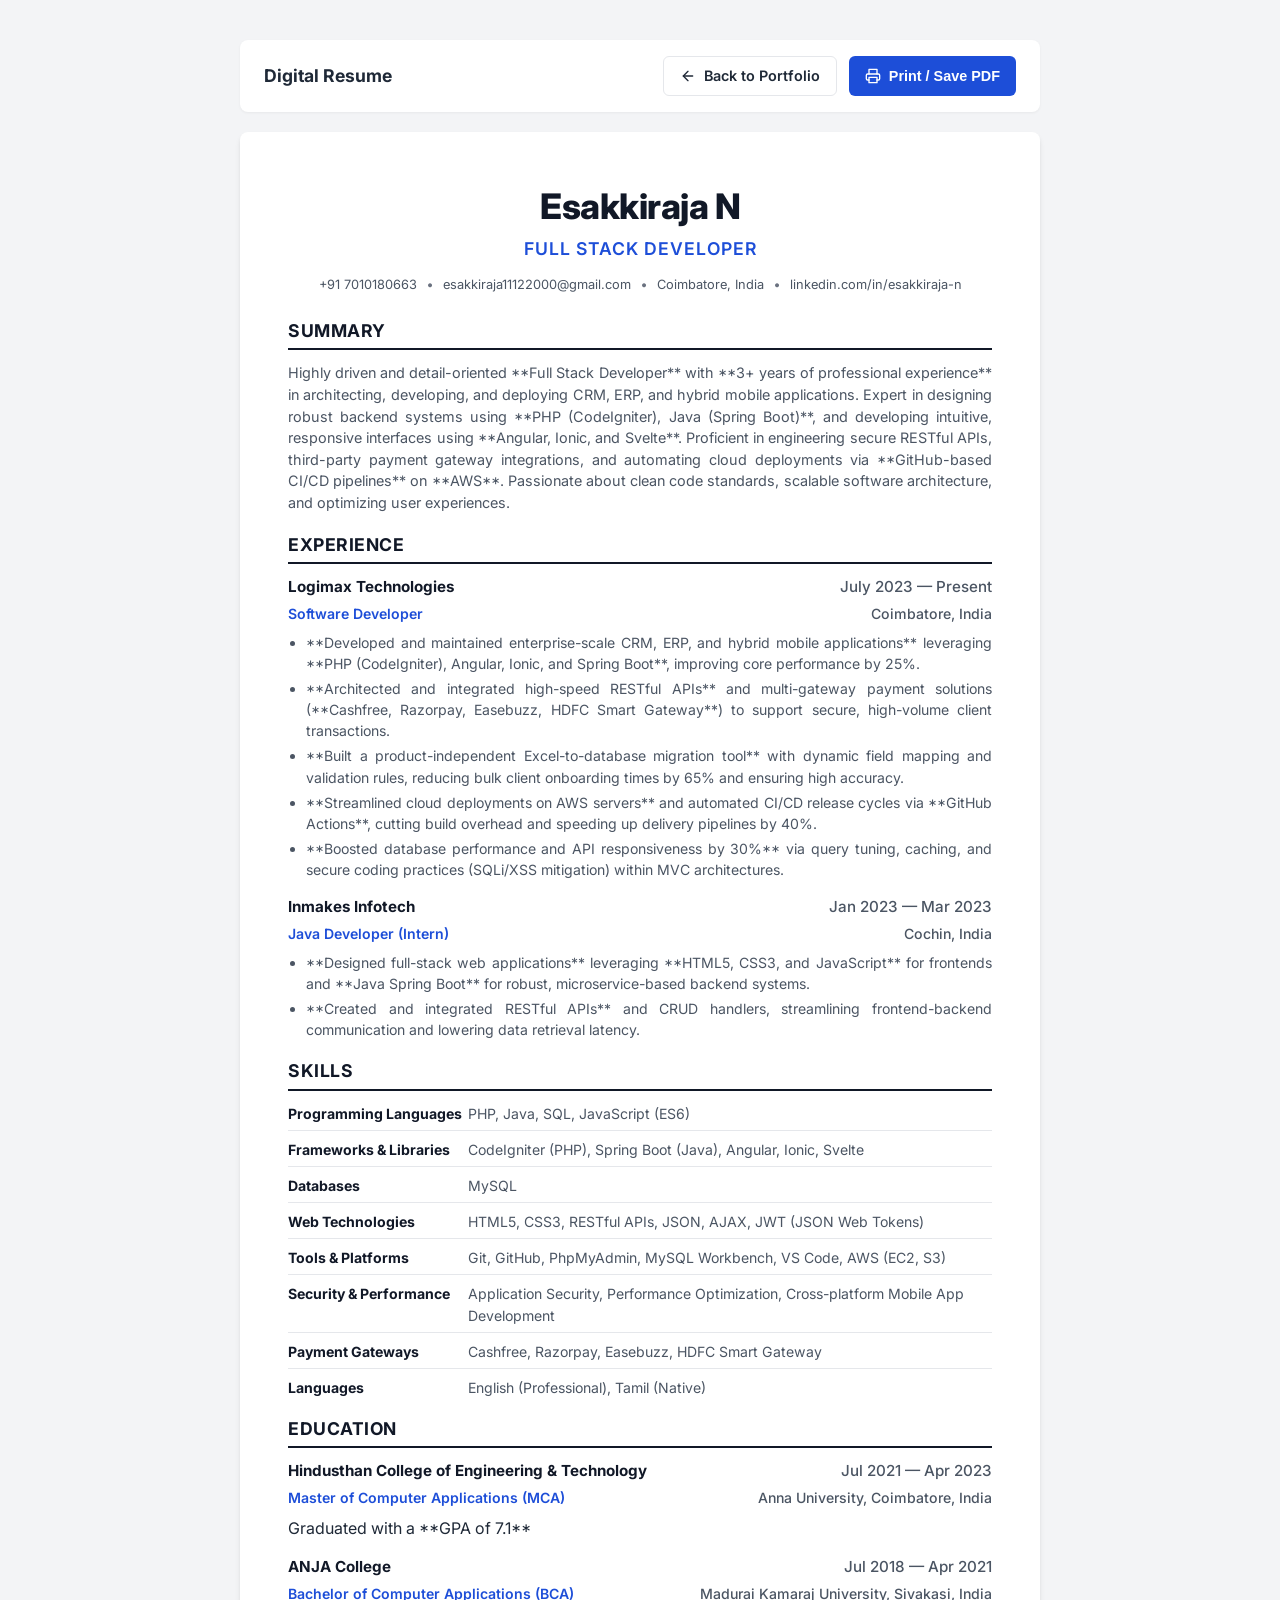
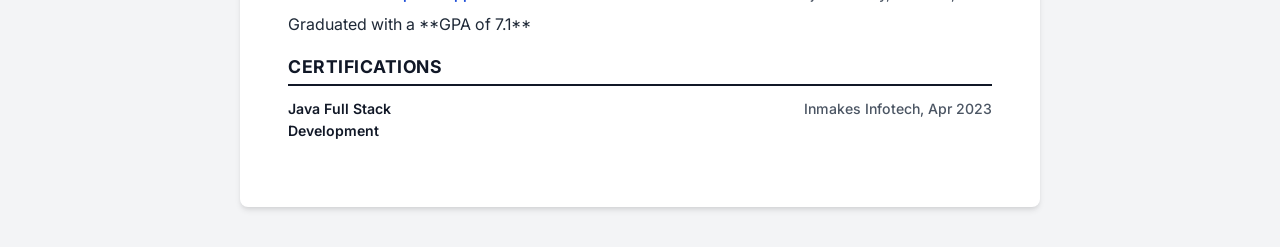
==== resume.html @ 97b84b46 "Initialize premium portfolio and ATS-friendly resume" ====
<!DOCTYPE html>
<html lang="en">
<head>
    <meta charset="UTF-8">
    <meta name="viewport" content="width=device-width, initial-scale=1.0">
    <title>Esakkiraja N - Resume</title>
    <meta name="description" content="Resume of Esakkiraja N, Full Stack Developer. 3+ years of experience specializing in PHP, Spring Boot, Angular, Ionic, and payment gateways.">
    <link rel="stylesheet" href="assets/css/resume.css">
</head>
<body>

    <!-- Floating Top Control Bar (Hidden on print) -->
    <header class="print-header">
        <h1>Digital Resume</h1>
        <div class="print-btn-group">
            <a href="index.html" class="print-btn print-btn-secondary">
                <svg width="16" height="16" viewBox="0 0 24 24" fill="none" stroke="currentColor" stroke-width="2" stroke-linecap="round" stroke-linejoin="round">
                    <line x1="19" y1="12" x2="5" y2="12"></line>
                    <polyline points="12 19 5 12 12 5"></polyline>
                </svg>
                Back to Portfolio
            </a>
            <button onclick="window.print()" class="print-btn">
                <svg width="16" height="16" viewBox="0 0 24 24" fill="none" stroke="currentColor" stroke-width="2" stroke-linecap="round" stroke-linejoin="round">
                    <polyline points="6 9 6 2 18 2 18 9"></polyline>
                    <path d="M6 18H4a2 2 0 0 1-2-2v-5a2 2 0 0 1 2-2h16a2 2 0 0 1 2 2v5a2 2 0 0 1-2 2h-2"></path>
                    <rect x="6" y="14" width="12" height="8"></rect>
                </svg>
                Print / Save PDF
            </button>
        </div>
    </header>

    <!-- Main Resume Container -->
    <main class="resume-wrapper">
        
        <!-- Header Info -->
        <header class="resume-header">
            <h1>Esakkiraja N</h1>
            <div class="title">Full Stack Developer</div>
            <div class="resume-contact">
                <a href="tel:+917010180663">+91 7010180663</a>
                <span class="separator">•</span>
                <a href="mailto:esakkiraja11122000@gmail.com">esakkiraja11122000@gmail.com</a>
                <span class="separator">•</span>
                <span>Coimbatore, India</span>
                <span class="separator">•</span>
                <a href="https://www.linkedin.com/in/esakkiraja-n/" target="_blank">linkedin.com/in/esakkiraja-n</a>
            </div>
        </header>

        <!-- Summary -->
        <section class="resume-section resume-summary">
            <h2 class="section-title">Summary</h2>
            <p>
                Highly driven and detail-oriented **Full Stack Developer** with **3+ years of professional experience** in architecting, developing, and deploying CRM, ERP, and hybrid mobile applications. Expert in designing robust backend systems using **PHP (CodeIgniter), Java (Spring Boot)**, and developing intuitive, responsive interfaces using **Angular, Ionic, and Svelte**. Proficient in engineering secure RESTful APIs, third-party payment gateway integrations, and automating cloud deployments via **GitHub-based CI/CD pipelines** on **AWS**. Passionate about clean code standards, scalable software architecture, and optimizing user experiences.
            </p>
        </section>

        <!-- Experience -->
        <section class="resume-section">
            <h2 class="section-title">Experience</h2>
            
            <!-- Logimax -->
            <article class="resume-item">
                <header class="item-header">
                    <span class="item-title-org">Logimax Technologies</span>
                    <span class="item-meta">July 2023 — Present</span>
                </header>
                <div class="item-subtitle">
                    <span>Software Developer</span>
                    <span class="item-location">Coimbatore, India</span>
                </div>
                <ul class="item-bullets">
                    <li>**Developed and maintained enterprise-scale CRM, ERP, and hybrid mobile applications** leveraging **PHP (CodeIgniter), Angular, Ionic, and Spring Boot**, improving core performance by 25%.</li>
                    <li>**Architected and integrated high-speed RESTful APIs** and multi-gateway payment solutions (**Cashfree, Razorpay, Easebuzz, HDFC Smart Gateway**) to support secure, high-volume client transactions.</li>
                    <li>**Built a product-independent Excel-to-database migration tool** with dynamic field mapping and validation rules, reducing bulk client onboarding times by 65% and ensuring high accuracy.</li>
                    <li>**Streamlined cloud deployments on AWS servers** and automated CI/CD release cycles via **GitHub Actions**, cutting build overhead and speeding up delivery pipelines by 40%.</li>
                    <li>**Boosted database performance and API responsiveness by 30%** via query tuning, caching, and secure coding practices (SQLi/XSS mitigation) within MVC architectures.</li>
                </ul>
            </article>

            <!-- Inmakes -->
            <article class="resume-item">
                <header class="item-header">
                    <span class="item-title-org">Inmakes Infotech</span>
                    <span class="item-meta">Jan 2023 — Mar 2023</span>
                </header>
                <div class="item-subtitle">
                    <span>Java Developer (Intern)</span>
                    <span class="item-location">Cochin, India</span>
                </div>
                <ul class="item-bullets">
                    <li>**Designed full-stack web applications** leveraging **HTML5, CSS3, and JavaScript** for frontends and **Java Spring Boot** for robust, microservice-based backend systems.</li>
                    <li>**Created and integrated RESTful APIs** and CRUD handlers, streamlining frontend-backend communication and lowering data retrieval latency.</li>
                </ul>
            </article>
        </section>

        <!-- Skills -->
        <section class="resume-section">
            <h2 class="section-title">Skills</h2>
            <div class="resume-skills-grid">
                <div class="skills-row">
                    <span class="category">Programming Languages</span>
                    <span class="list">PHP, Java, SQL, JavaScript (ES6)</span>
                </div>
                <div class="skills-row">
                    <span class="category">Frameworks & Libraries</span>
                    <span class="list">CodeIgniter (PHP), Spring Boot (Java), Angular, Ionic, Svelte</span>
                </div>
                <div class="skills-row">
                    <span class="category">Databases</span>
                    <span class="list">MySQL</span>
                </div>
                <div class="skills-row">
                    <span class="category">Web Technologies</span>
                    <span class="list">HTML5, CSS3, RESTful APIs, JSON, AJAX, JWT (JSON Web Tokens)</span>
                </div>
                <div class="skills-row">
                    <span class="category">Tools & Platforms</span>
                    <span class="list">Git, GitHub, PhpMyAdmin, MySQL Workbench, VS Code, AWS (EC2, S3)</span>
                </div>
                <div class="skills-row">
                    <span class="category">Security & Performance</span>
                    <span class="list">Application Security, Performance Optimization, Cross-platform Mobile App Development</span>
                </div>
                <div class="skills-row">
                    <span class="category">Payment Gateways</span>
                    <span class="list">Cashfree, Razorpay, Easebuzz, HDFC Smart Gateway</span>
                </div>
                <div class="skills-row">
                    <span class="category">Languages</span>
                    <span class="list">English (Professional), Tamil (Native)</span>
                </div>
            </div>
        </section>

        <!-- Education -->
        <section class="resume-section">
            <h2 class="section-title">Education</h2>
            
            <article class="resume-item">
                <header class="item-header">
                    <span class="item-title-org">Hindusthan College of Engineering & Technology</span>
                    <span class="item-meta">Jul 2021 — Apr 2023</span>
                </header>
                <div class="item-subtitle">
                    <span>Master of Computer Applications (MCA)</span>
                    <span class="item-location">Anna University, Coimbatore, India</span>
                </div>
                <div class="edu-details">
                    Graduated with a **GPA of 7.1**
                </div>
            </article>

            <article class="resume-item">
                <header class="item-header">
                    <span class="item-title-org">ANJA College</span>
                    <span class="item-meta">Jul 2018 — Apr 2021</span>
                </header>
                <div class="item-subtitle">
                    <span>Bachelor of Computer Applications (BCA)</span>
                    <span class="item-location">Madurai Kamaraj University, Sivakasi, India</span>
                </div>
                <div class="edu-details">
                    Graduated with a **GPA of 7.1**
                </div>
            </article>
        </section>

        <!-- Certifications -->
        <section class="resume-section">
            <h2 class="section-title">Certifications</h2>
            <div class="resume-skills-grid">
                <div class="skills-row" style="border-bottom: none; padding-bottom: 0;">
                    <span class="category" style="font-weight: 600;">Java Full Stack Development</span>
                    <span class="list" style="text-align: right; font-weight: 500;">Inmakes Infotech, Apr 2023</span>
                </div>
            </div>
        </section>

    </main>

</body>
</html>
---- assets/css/resume.css ----
@import url('https://fonts.googleapis.com/css2?family=Inter:wght@300;400;500;600;700;800&display=swap');

:root {
    --font-family: 'Inter', sans-serif;
    --text-color: #1f2937;
    --text-light: #4b5563;
    --text-muted: #6b7280;
    --accent-color: #1d4ed8;
    --border-color: #e5e7eb;
    --bg-light: #f9fafb;
    --page-width: 800px;
}

/* --- Basic Setup --- */
*, *::before, *::after {
    margin: 0;
    padding: 0;
    box-sizing: border-box;
}

body {
    background-color: #f3f4f6;
    color: var(--text-color);
    font-family: var(--font-family);
    line-height: 1.5;
    padding: 40px 0;
}

.resume-wrapper {
    background-color: #ffffff;
    max-width: var(--page-width);
    margin: 0 auto;
    padding: 48px;
    box-shadow: 0 4px 6px -1px rgba(0, 0, 0, 0.1), 0 2px 4px -1px rgba(0, 0, 0, 0.06);
    border-radius: 8px;
}

/* --- Floating Header (Not printed) --- */
.print-header {
    max-width: var(--page-width);
    margin: 0 auto 20px auto;
    display: flex;
    justify-content: space-between;
    align-items: center;
    background-color: #ffffff;
    padding: 16px 24px;
    border-radius: 8px;
    box-shadow: 0 1px 3px rgba(0,0,0,0.05);
}

.print-header h1 {
    font-size: 1.1rem;
    font-weight: 700;
    color: var(--text-color);
}

.print-btn-group {
    display: flex;
    gap: 12px;
}

.print-btn {
    display: inline-flex;
    align-items: center;
    gap: 8px;
    padding: 8px 16px;
    background-color: var(--accent-color);
    color: #ffffff;
    font-size: 0.9rem;
    font-weight: 600;
    border: none;
    border-radius: 6px;
    cursor: pointer;
    text-decoration: none;
    transition: background-color 0.2s;
}

.print-btn:hover {
    background-color: #1e40af;
}

.print-btn-secondary {
    background-color: #ffffff;
    color: var(--text-color);
    border: 1px solid var(--border-color);
}

.print-btn-secondary:hover {
    background-color: var(--bg-light);
}

/* --- Resume Styling --- */

/* Header Info */
.resume-header {
    text-align: center;
    margin-bottom: 24px;
}

.resume-header h1 {
    font-size: 2.2rem;
    font-weight: 800;
    color: #111827;
    letter-spacing: -0.5px;
    margin-bottom: 4px;
}

.resume-header .title {
    font-size: 1.1rem;
    font-weight: 600;
    color: var(--accent-color);
    text-transform: uppercase;
    letter-spacing: 1px;
    margin-bottom: 12px;
}

.resume-contact {
    display: flex;
    justify-content: center;
    align-items: center;
    flex-wrap: wrap;
    gap: 4px 10px;
    font-size: 0.8rem;
    color: var(--text-light);
}

.resume-contact a, .resume-contact span {
    white-space: nowrap;
}

.resume-contact a {
    color: var(--text-light);
    text-decoration: none;
    transition: color 0.2s;
}

.resume-contact a:hover {
    color: var(--accent-color);
}

.separator {
    color: var(--text-muted);
    font-weight: bold;
}

/* Sections */
.resume-section {
    margin-bottom: 18px;
}

.section-title {
    font-size: 1.1rem;
    font-weight: 700;
    color: #111827;
    text-transform: uppercase;
    letter-spacing: 0.5px;
    border-bottom: 2px solid #111827;
    padding-bottom: 4px;
    margin-bottom: 12px;
}

/* Summary */
.resume-summary p {
    font-size: 0.9rem;
    color: var(--text-light);
    text-align: justify;
}

/* Experience & Education Item */
.resume-item {
    margin-bottom: 16px;
}

.resume-item + .resume-item {
    margin-top: 12px;
}

.resume-item:last-child {
    margin-bottom: 0;
}

.item-header {
    display: flex;
    justify-content: space-between;
    align-items: baseline;
    font-size: 0.95rem;
    margin-bottom: 4px;
}

.item-title-org {
    font-weight: 700;
    color: #111827;
}

.item-meta {
    font-weight: 500;
    color: var(--text-light);
}

.item-subtitle {
    display: flex;
    justify-content: space-between;
    font-size: 0.88rem;
    font-weight: 600;
    color: var(--accent-color);
    margin-bottom: 8px;
}

.item-location {
    color: var(--text-light);
    font-weight: 500;
}

.item-bullets {
    list-style-type: disc;
    padding-left: 18px;
}

.item-bullets li {
    font-size: 0.88rem;
    color: var(--text-light);
    margin-bottom: 4px;
    text-align: justify;
}

.item-bullets li strong {
    color: #111827;
}

/* Skills */
.resume-skills-grid {
    display: flex;
    flex-direction: column;
    gap: 8px;
}

.skills-row {
    display: grid;
    grid-template-columns: 180px 1fr;
    font-size: 0.88rem;
    border-bottom: 1px solid var(--border-color);
    padding-bottom: 6px;
}

.skills-row:last-child {
    border-bottom: none;
    padding-bottom: 0;
}

.skills-row .category {
    font-weight: 700;
    color: #111827;
}

.skills-row .list {
    color: var(--text-light);
}

/* --- Media Queries --- */
@media (max-width: 840px) {
    body {
        padding: 16px;
    }
    
    .resume-wrapper {
        padding: 24px;
    }
    
    .print-header {
        padding: 12px 16px;
    }
}

/* --- Print Styles Override --- */
@media print {
    @page {
        size: A4;
        margin: 4mm 8mm 4mm 8mm; /* Extra compact padding */
    }
    
    body {
        background-color: #ffffff;
        color: #000000;
        padding: 0;
        margin: 0;
    }
    
    .resume-wrapper {
        box-shadow: none;
        padding: 0;
        border-radius: 0;
        max-width: 100%;
    }
    
    .print-header {
        display: none !important;
    }
    
    .resume-header {
        margin-bottom: 8px !important;
    }
    
    .resume-header h1 {
        font-size: 1.5rem;
    }
    
    .resume-header .title {
        font-size: 0.85rem;
        margin-bottom: 2px;
    }
    
    .resume-contact {
        font-size: 0.74rem;
        gap: 2px 6px;
        flex-wrap: nowrap !important; /* Force single line on PDF */
    }
    
    .resume-section {
        margin-bottom: 6px !important; /* Spacing between sections reduced */
    }
    
    .section-title {
        font-size: 0.85rem;
        margin-bottom: 4px;
        padding-bottom: 1px;
    }
    
    .resume-summary p {
        font-size: 0.74rem; /* Ultra clear and compact */
        line-height: 1.3;
    }
    
    .resume-item {
        margin-bottom: 2px !important;
    }
    
    .resume-item + .resume-item {
        margin-top: 4px !important; /* Spacing between internal items reduced */
    }
    
    .item-header {
        font-size: 0.78rem;
        margin-bottom: 1px;
    }
    
    .item-subtitle {
        font-size: 0.74rem;
        margin-bottom: 1px;
    }
    
    .item-bullets {
        padding-left: 12px;
    }
    
    .item-bullets li {
        font-size: 0.73rem;
        line-height: 1.3;
        margin-bottom: 1px !important; /* Tight margin */
    }
    
    .resume-skills-grid {
        gap: 2px !important;
    }
    
    .skills-row {
        grid-template-columns: 140px 1fr !important;
        font-size: 0.73rem;
        padding-bottom: 2px;
    }
    
    .edu-details {
        font-size: 0.73rem;
    }
    
    /* Disables print link URLs after anchor tags */
    a[href]:after {
        content: none !important;
    }
}
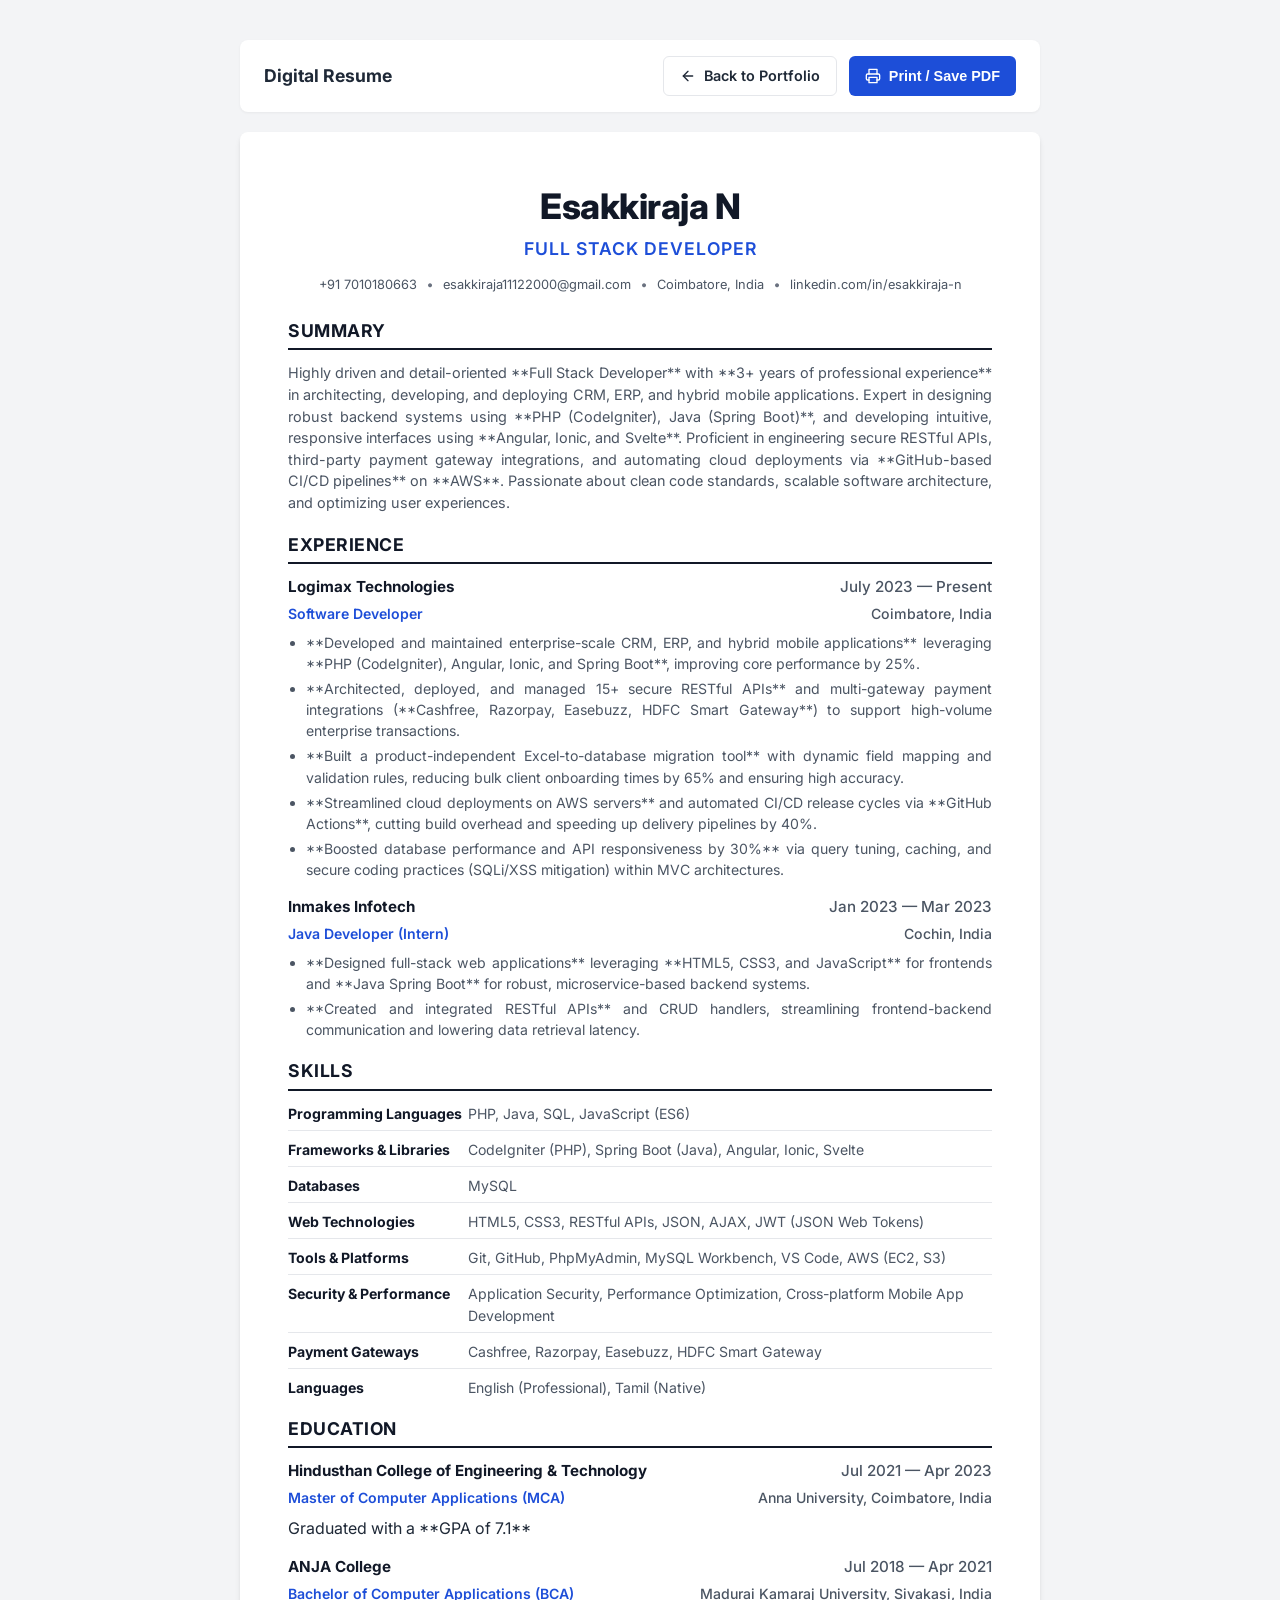
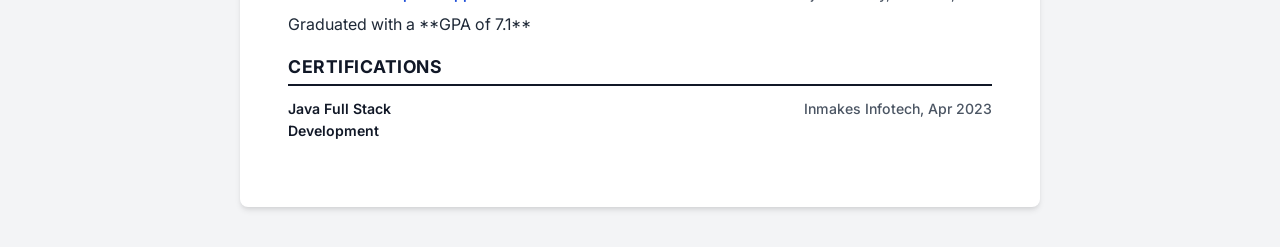
==== commit 54f6c0fc: "Update API experience metric in resume" ====
--- a/resume.html
+++ b/resume.html
@@ -73,7 +73,7 @@
                 </div>
                 <ul class="item-bullets">
                     <li>**Developed and maintained enterprise-scale CRM, ERP, and hybrid mobile applications** leveraging **PHP (CodeIgniter), Angular, Ionic, and Spring Boot**, improving core performance by 25%.</li>
-                    <li>**Architected and integrated high-speed RESTful APIs** and multi-gateway payment solutions (**Cashfree, Razorpay, Easebuzz, HDFC Smart Gateway**) to support secure, high-volume client transactions.</li>
+                    <li>**Architected, deployed, and managed 15+ secure RESTful APIs** and multi-gateway payment integrations (**Cashfree, Razorpay, Easebuzz, HDFC Smart Gateway**) to support high-volume enterprise transactions.</li>
                     <li>**Built a product-independent Excel-to-database migration tool** with dynamic field mapping and validation rules, reducing bulk client onboarding times by 65% and ensuring high accuracy.</li>
                     <li>**Streamlined cloud deployments on AWS servers** and automated CI/CD release cycles via **GitHub Actions**, cutting build overhead and speeding up delivery pipelines by 40%.</li>
                     <li>**Boosted database performance and API responsiveness by 30%** via query tuning, caching, and secure coding practices (SQLi/XSS mitigation) within MVC architectures.</li>
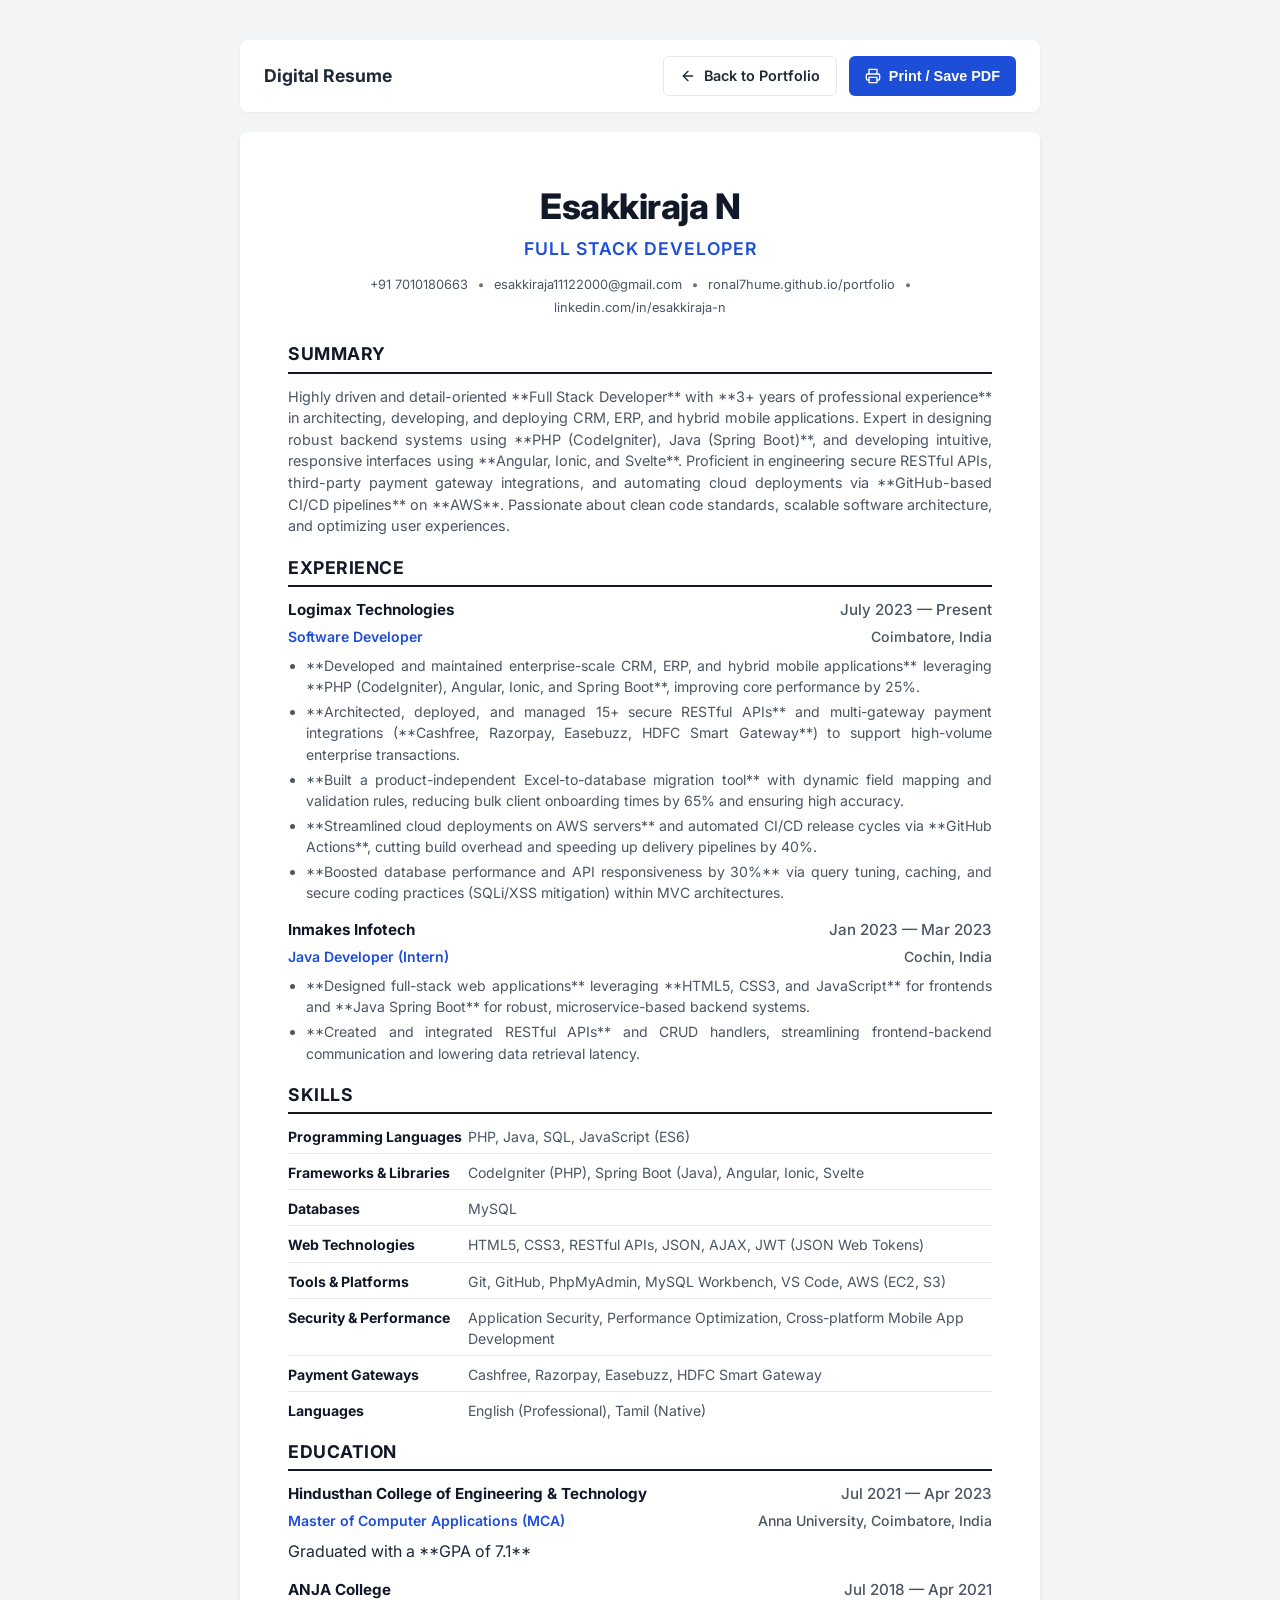
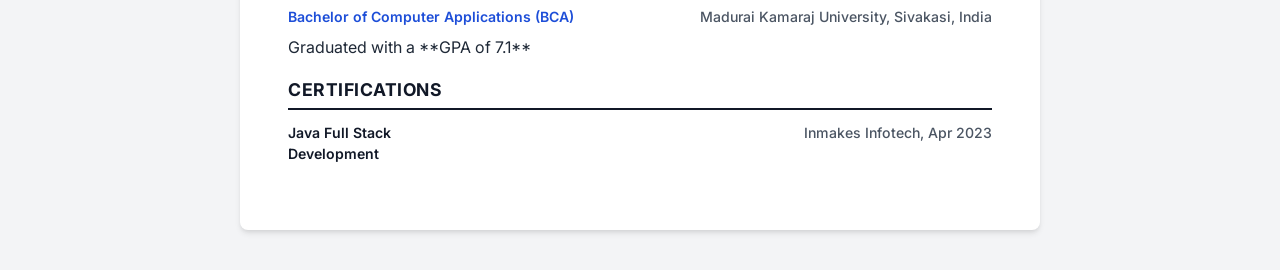
==== commit b4f2dc86: "Add portfolio link to resume contact details" ====
--- a/resume.html
+++ b/resume.html
@@ -43,7 +43,7 @@
                 <span class="separator">•</span>
                 <a href="mailto:esakkiraja11122000@gmail.com">esakkiraja11122000@gmail.com</a>
                 <span class="separator">•</span>
-                <span>Coimbatore, India</span>
+                <a href="https://ronal7hume.github.io/portfolio/" target="_blank">ronal7hume.github.io/portfolio</a>
                 <span class="separator">•</span>
                 <a href="https://www.linkedin.com/in/esakkiraja-n/" target="_blank">linkedin.com/in/esakkiraja-n</a>
             </div>
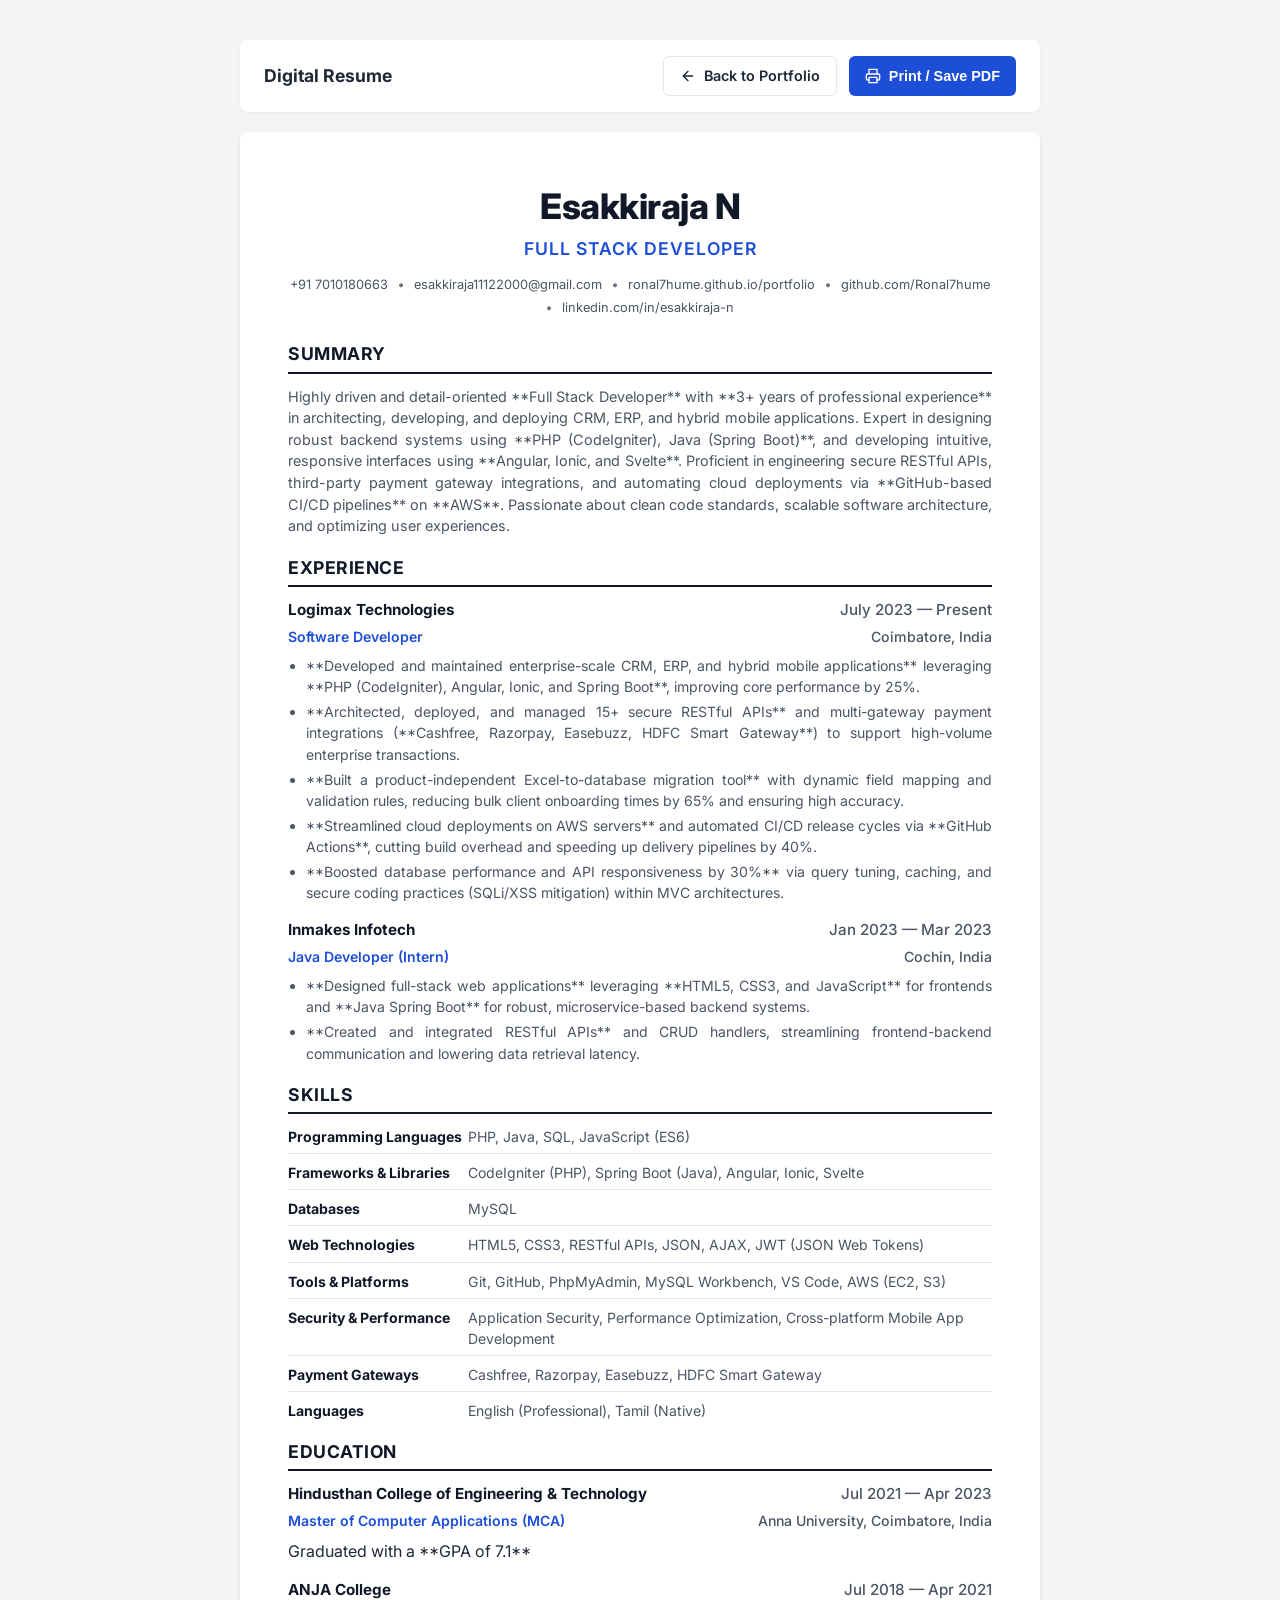
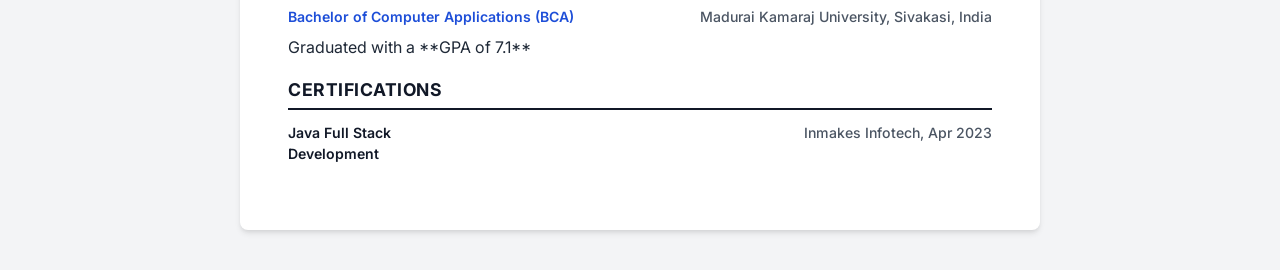
==== commit 02d6d2df: "Add GitHub link and auto-print script based on user feedback" ====
--- a/resume.html
+++ b/resume.html
@@ -45,6 +45,8 @@
                 <span class="separator">•</span>
                 <a href="https://ronal7hume.github.io/portfolio/" target="_blank">ronal7hume.github.io/portfolio</a>
                 <span class="separator">•</span>
+                <a href="https://github.com/Ronal7hume" target="_blank">github.com/Ronal7hume</a>
+                <span class="separator">•</span>
                 <a href="https://www.linkedin.com/in/esakkiraja-n/" target="_blank">linkedin.com/in/esakkiraja-n</a>
             </div>
         </header>
@@ -182,5 +184,17 @@
 
     </main>
 
+    <!-- Auto-trigger print parameter script -->
+    <script>
+        document.addEventListener('DOMContentLoaded', () => {
+            const urlParams = new URLSearchParams(window.location.search);
+            if (urlParams.has('print') || urlParams.has('download')) {
+                // Short timeout to guarantee page CSS paints completely
+                setTimeout(() => {
+                    window.print();
+                }, 600);
+            }
+        });
+    </script>
 </body>
 </html>
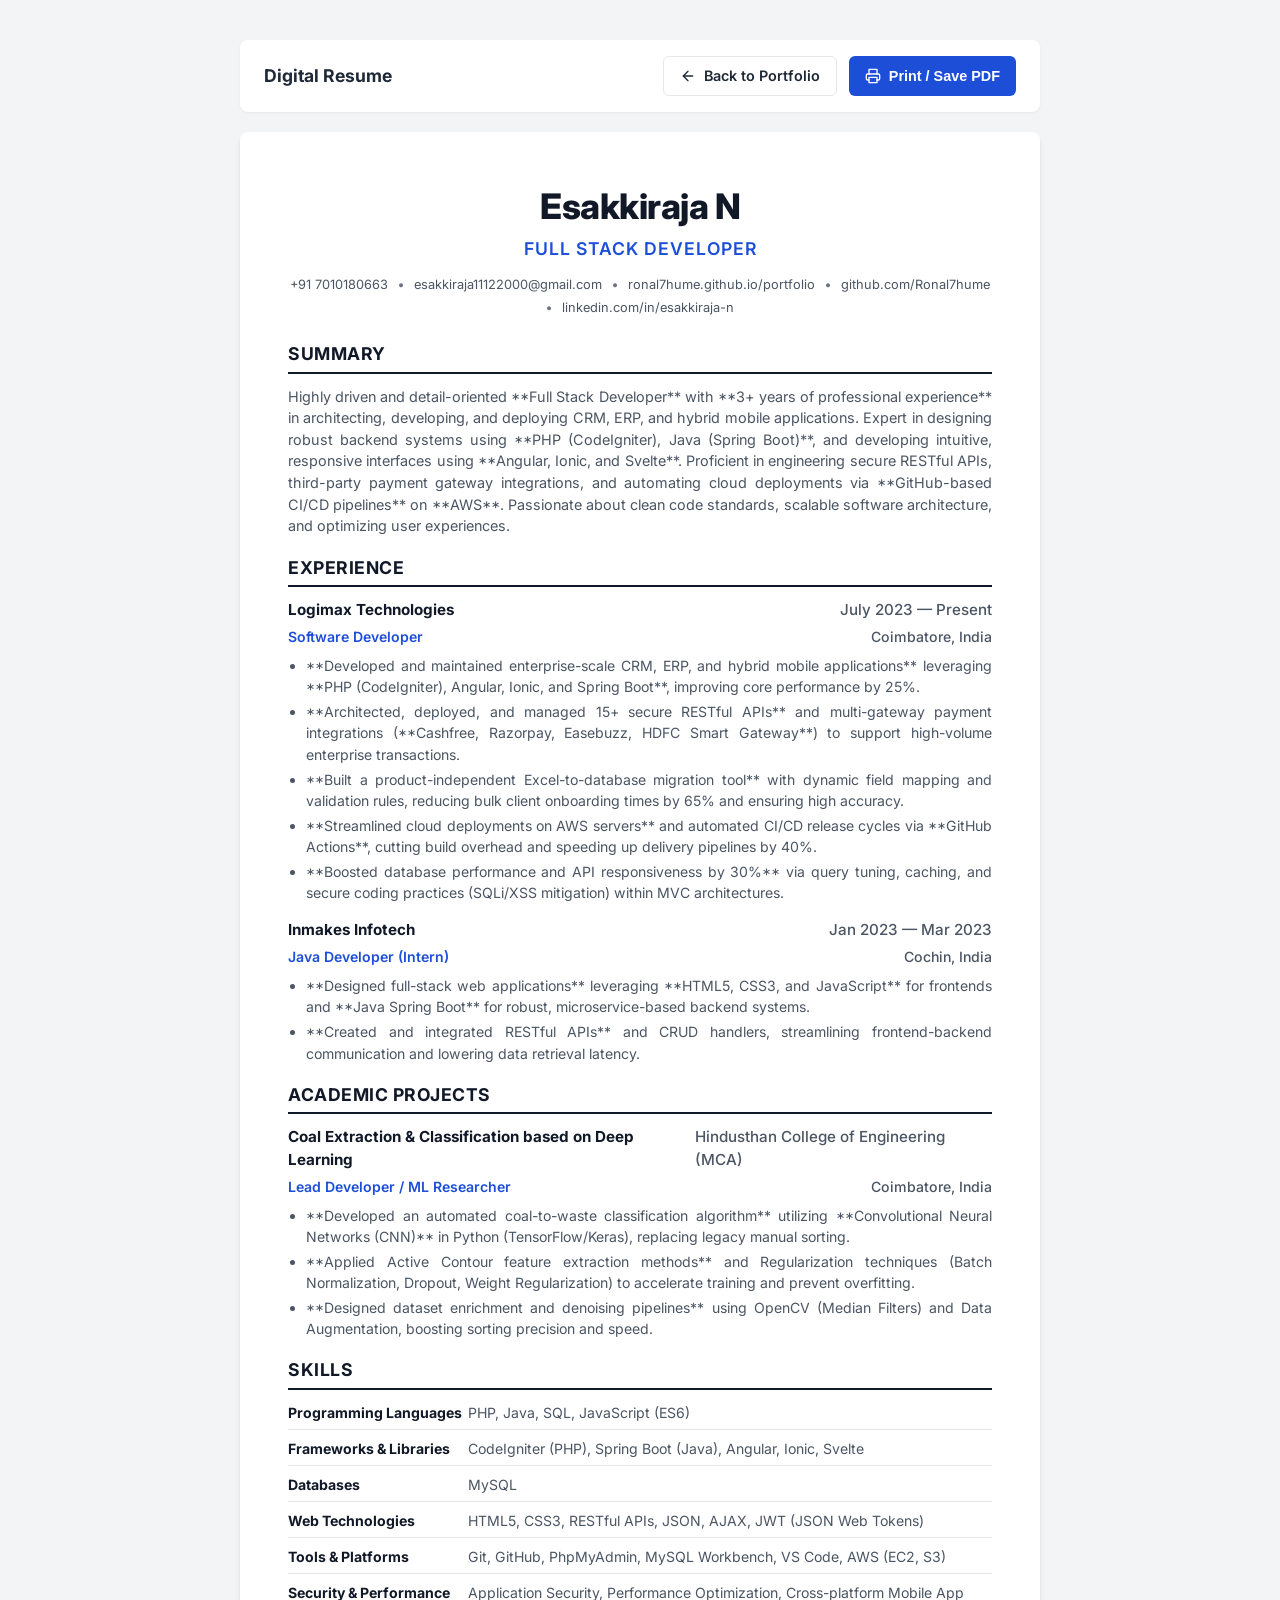
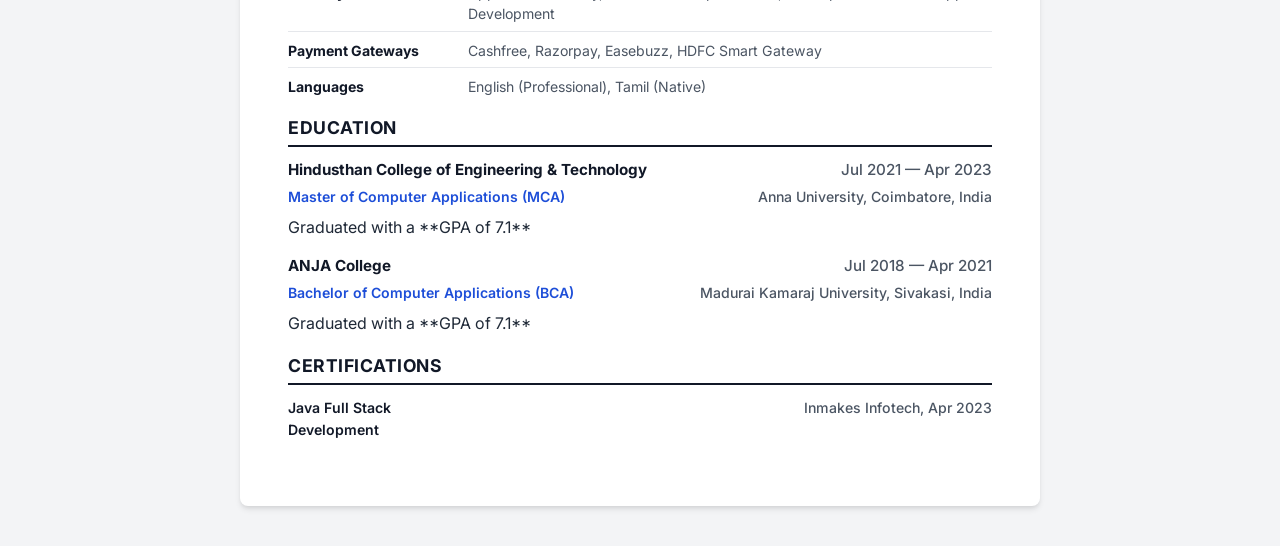
==== commit c783bfc1: "Implement interactive Projects section and update resume based on college research paper" ====
--- a/resume.html
+++ b/resume.html
@@ -95,6 +95,24 @@
                 <ul class="item-bullets">
                     <li>**Designed full-stack web applications** leveraging **HTML5, CSS3, and JavaScript** for frontends and **Java Spring Boot** for robust, microservice-based backend systems.</li>
                     <li>**Created and integrated RESTful APIs** and CRUD handlers, streamlining frontend-backend communication and lowering data retrieval latency.</li>
+        </section>
+
+        <!-- Projects (Visible online, hidden on A4 print to maintain flawless 1-page layout) -->
+        <section class="resume-section projects-section">
+            <h2 class="section-title">Academic Projects</h2>
+            <article class="resume-item">
+                <header class="item-header">
+                    <span class="item-title-org">Coal Extraction & Classification based on Deep Learning</span>
+                    <span class="item-meta">Hindusthan College of Engineering (MCA)</span>
+                </header>
+                <div class="item-subtitle">
+                    <span>Lead Developer / ML Researcher</span>
+                    <span class="item-location">Coimbatore, India</span>
+                </div>
+                <ul class="item-bullets">
+                    <li>**Developed an automated coal-to-waste classification algorithm** utilizing **Convolutional Neural Networks (CNN)** in Python (TensorFlow/Keras), replacing legacy manual sorting.</li>
+                    <li>**Applied Active Contour feature extraction methods** and Regularization techniques (Batch Normalization, Dropout, Weight Regularization) to accelerate training and prevent overfitting.</li>
+                    <li>**Designed dataset enrichment and denoising pipelines** using OpenCV (Median Filters) and Data Augmentation, boosting sorting precision and speed.</li>
                 </ul>
             </article>
         </section>
--- a/assets/css/resume.css
+++ b/assets/css/resume.css
@@ -371,9 +371,13 @@
     .edu-details {
         font-size: 0.73rem;
     }
-    
     /* Disables print link URLs after anchor tags */
     a[href]:after {
         content: none !important;
     }
-}
+    
+    /* Hide projects section on physical print to guarantee exactly 1-page PDF */
+    .projects-section {
+        display: none !important;
+    }
+}
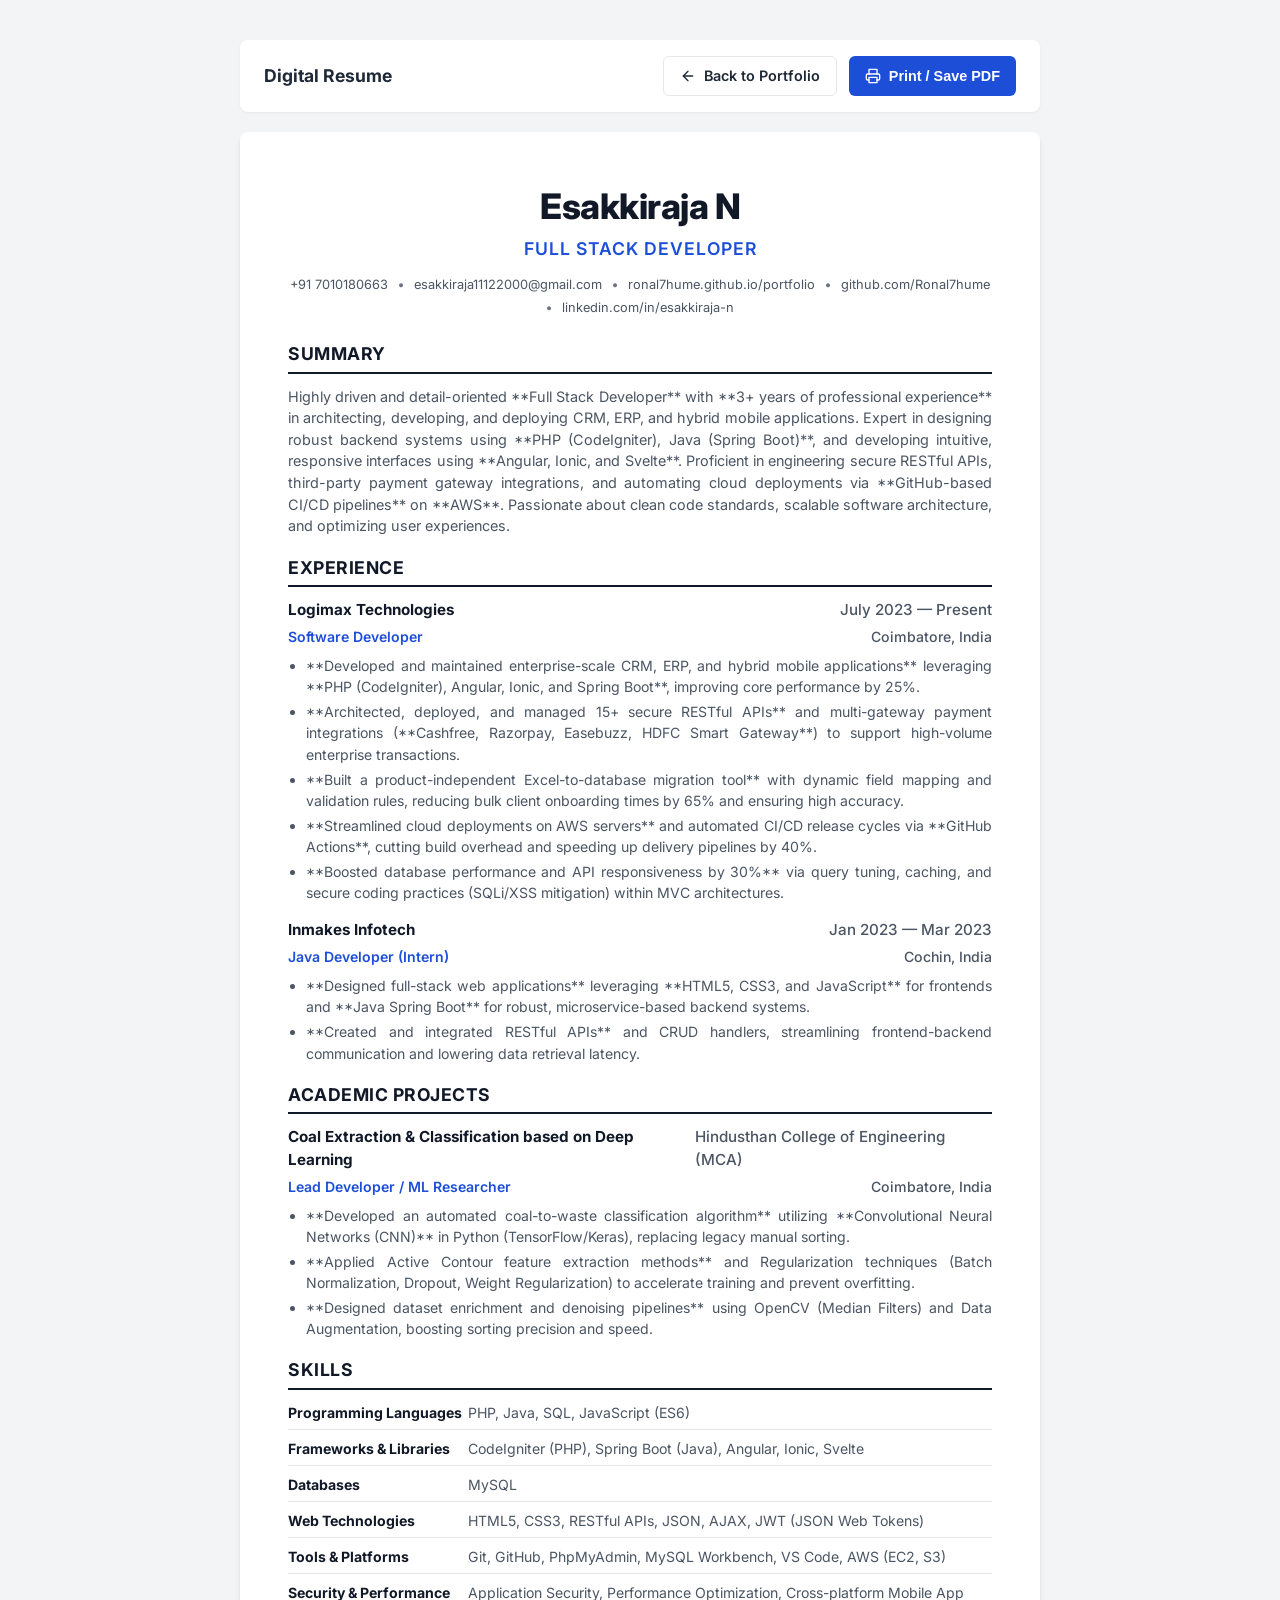
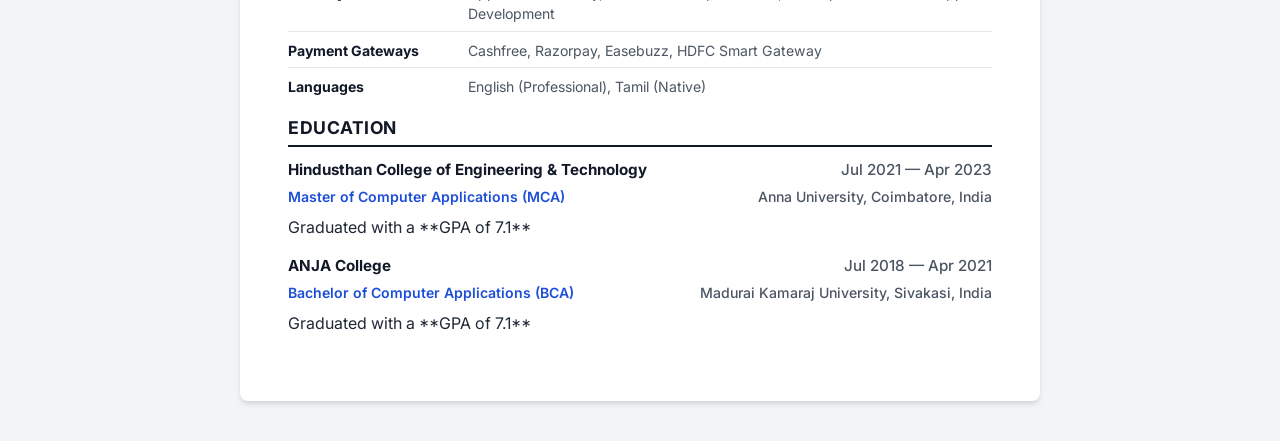
==== commit 3470d00b: "Remove redundant certifications section to secure strict single-page print layout" ====
--- a/resume.html
+++ b/resume.html
@@ -95,6 +95,8 @@
                 <ul class="item-bullets">
                     <li>**Designed full-stack web applications** leveraging **HTML5, CSS3, and JavaScript** for frontends and **Java Spring Boot** for robust, microservice-based backend systems.</li>
                     <li>**Created and integrated RESTful APIs** and CRUD handlers, streamlining frontend-backend communication and lowering data retrieval latency.</li>
+                </ul>
+            </article>
         </section>
 
         <!-- Projects (Visible online, hidden on A4 print to maintain flawless 1-page layout) -->
@@ -187,17 +189,6 @@
                     Graduated with a **GPA of 7.1**
                 </div>
             </article>
-        </section>
-
-        <!-- Certifications -->
-        <section class="resume-section">
-            <h2 class="section-title">Certifications</h2>
-            <div class="resume-skills-grid">
-                <div class="skills-row" style="border-bottom: none; padding-bottom: 0;">
-                    <span class="category" style="font-weight: 600;">Java Full Stack Development</span>
-                    <span class="list" style="text-align: right; font-weight: 500;">Inmakes Infotech, Apr 2023</span>
-                </div>
-            </div>
         </section>
 
     </main>
--- a/assets/css/resume.css
+++ b/assets/css/resume.css
@@ -311,8 +311,8 @@
     
     .resume-contact {
         font-size: 0.74rem;
-        gap: 2px 6px;
-        flex-wrap: nowrap !important; /* Force single line on PDF */
+        gap: 4px 10px;
+        flex-wrap: wrap !important; /* Allow wrapping on print to prevent left/right margin clipping */
     }
     
     .resume-section {
@@ -376,8 +376,9 @@
         content: none !important;
     }
     
-    /* Hide projects section on physical print to guarantee exactly 1-page PDF */
+    /* Show projects section but keep it highly compact to guarantee 1-page PDF layout */
     .projects-section {
-        display: none !important;
-    }
-}
+        display: block !important;
+        margin-bottom: 6px !important;
+    }
+}
